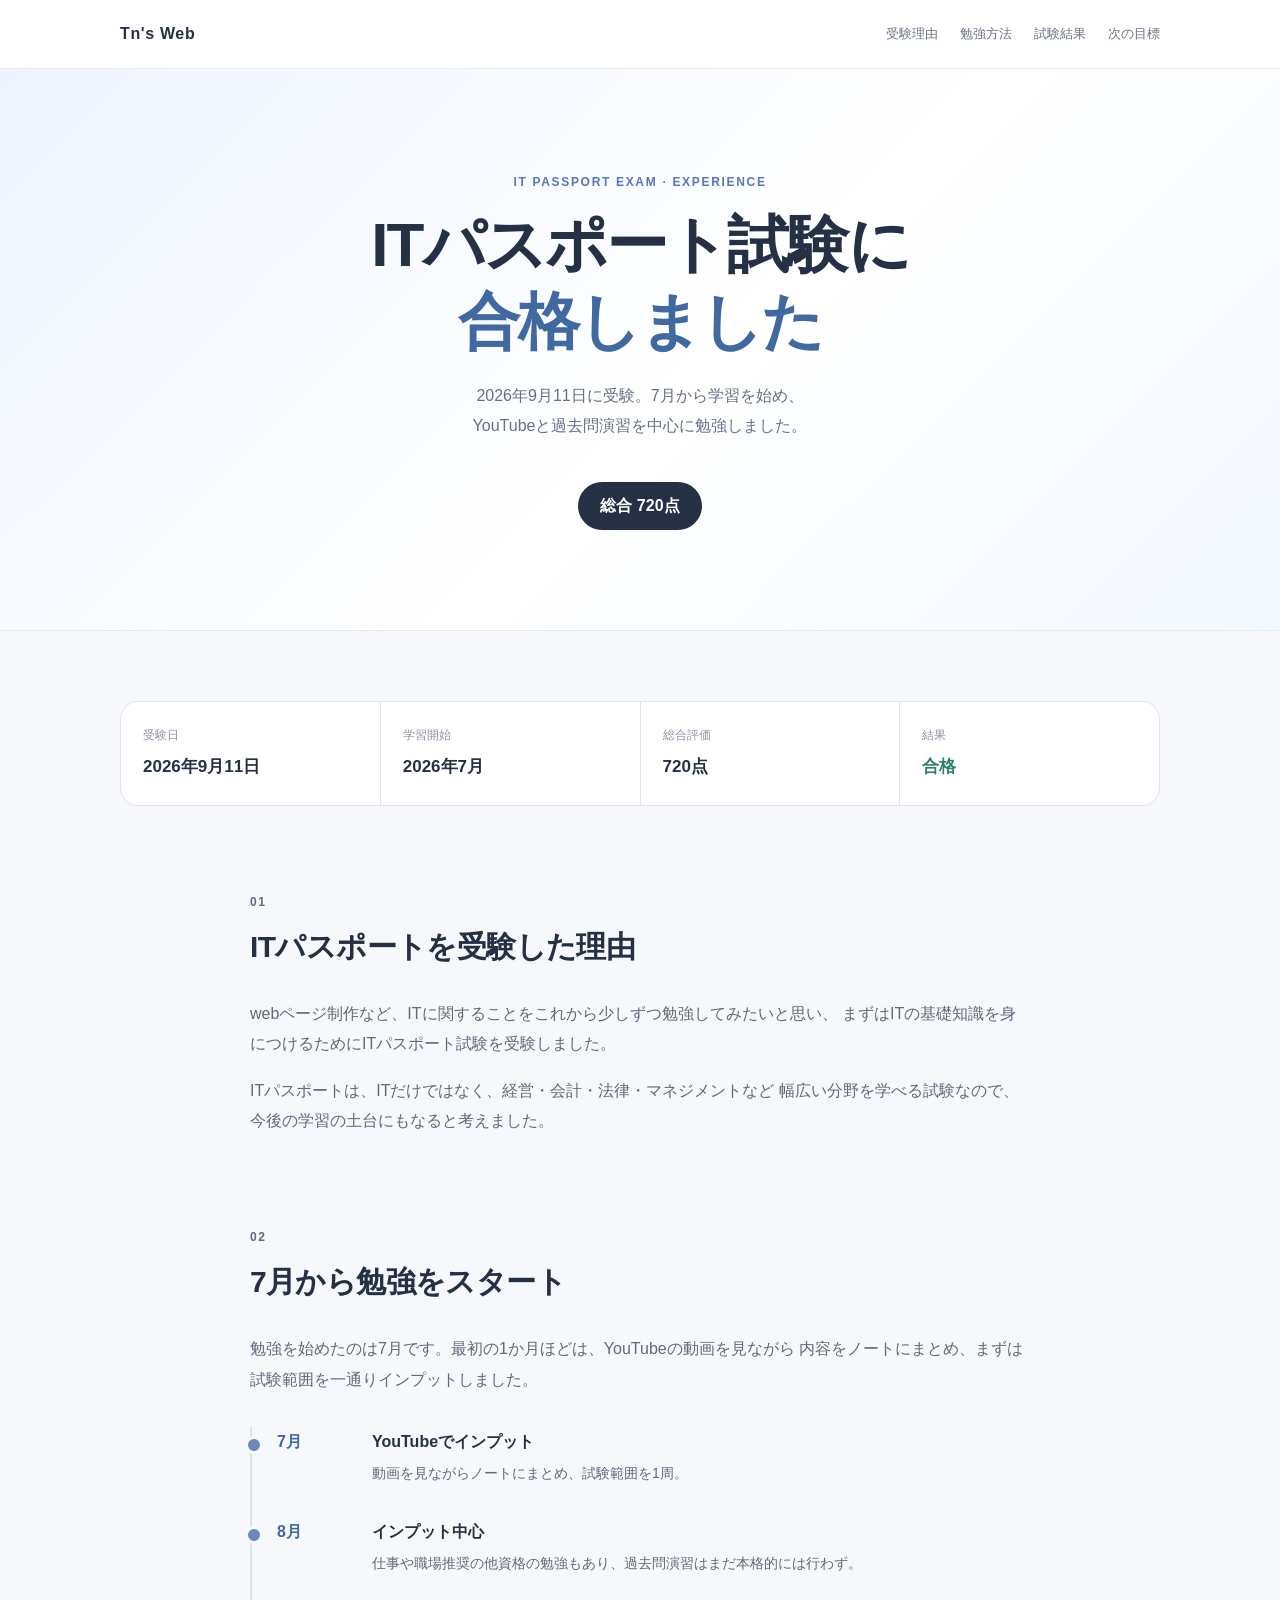
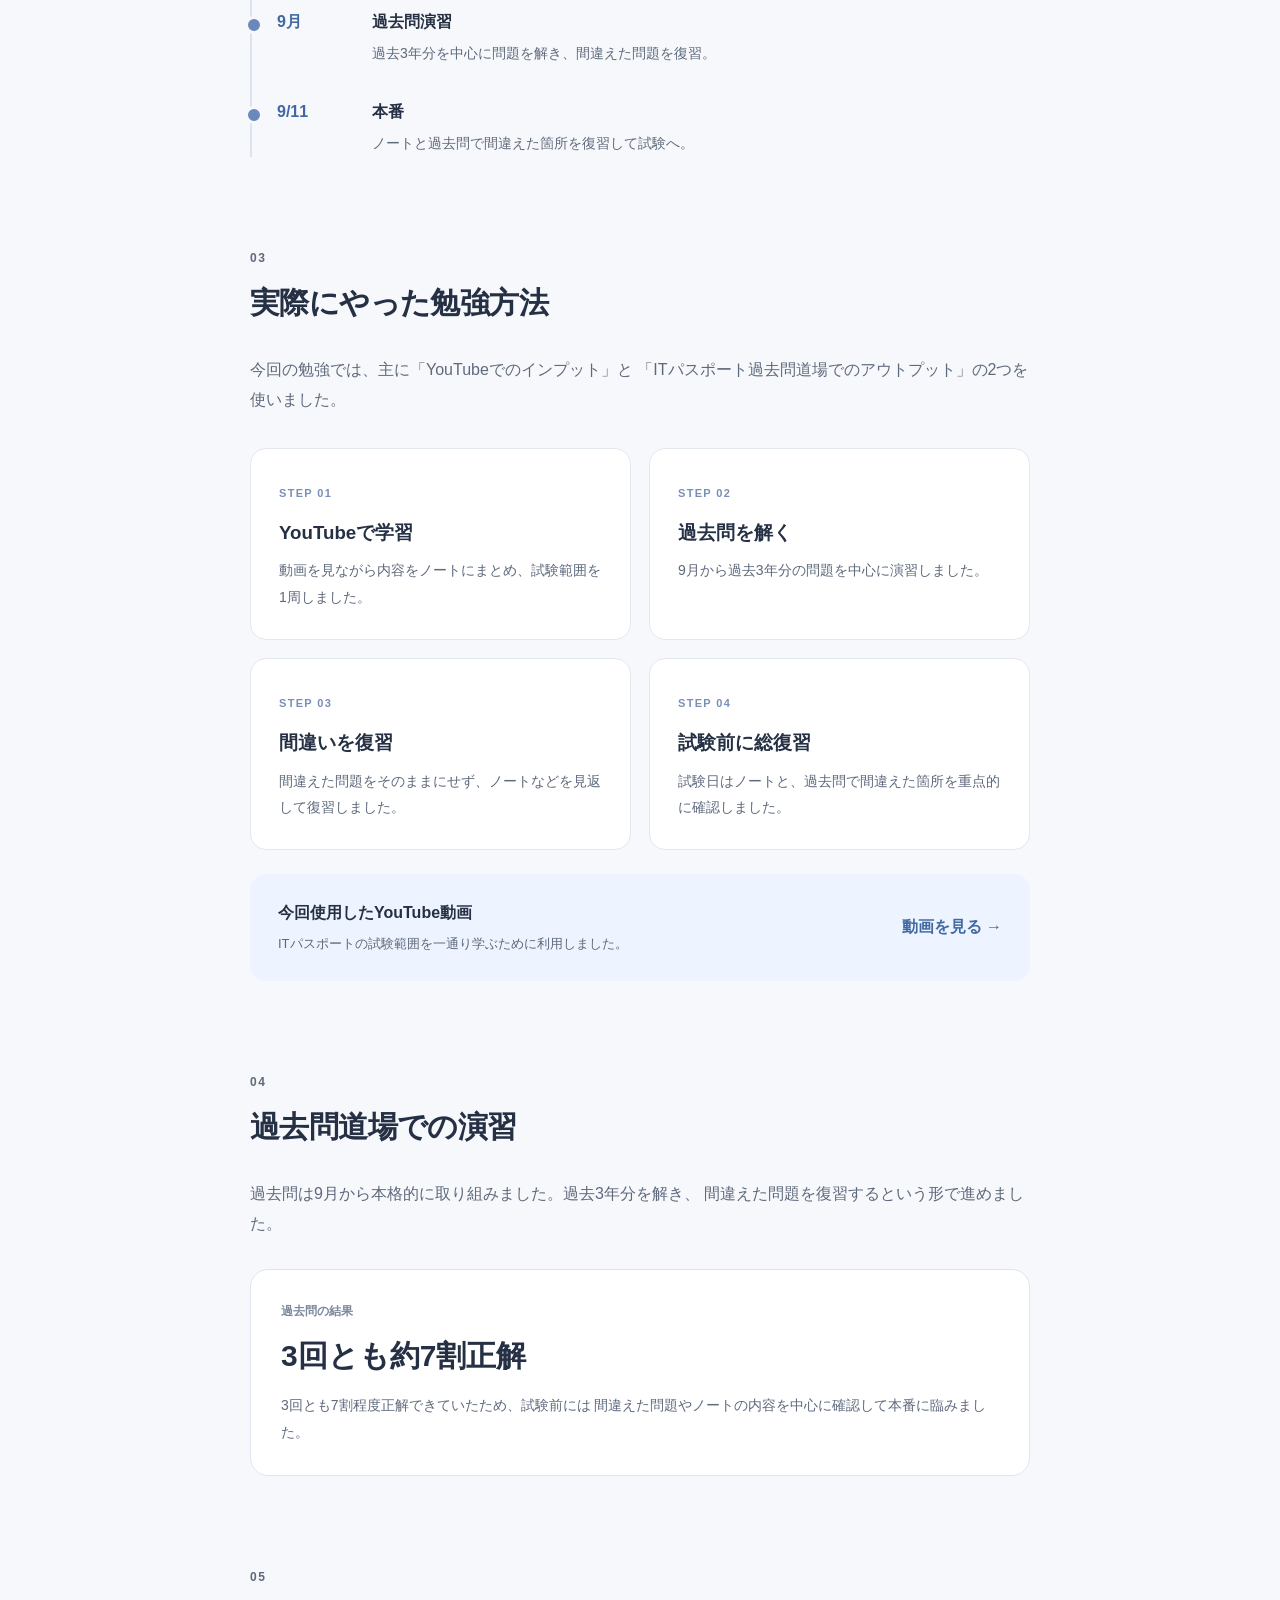
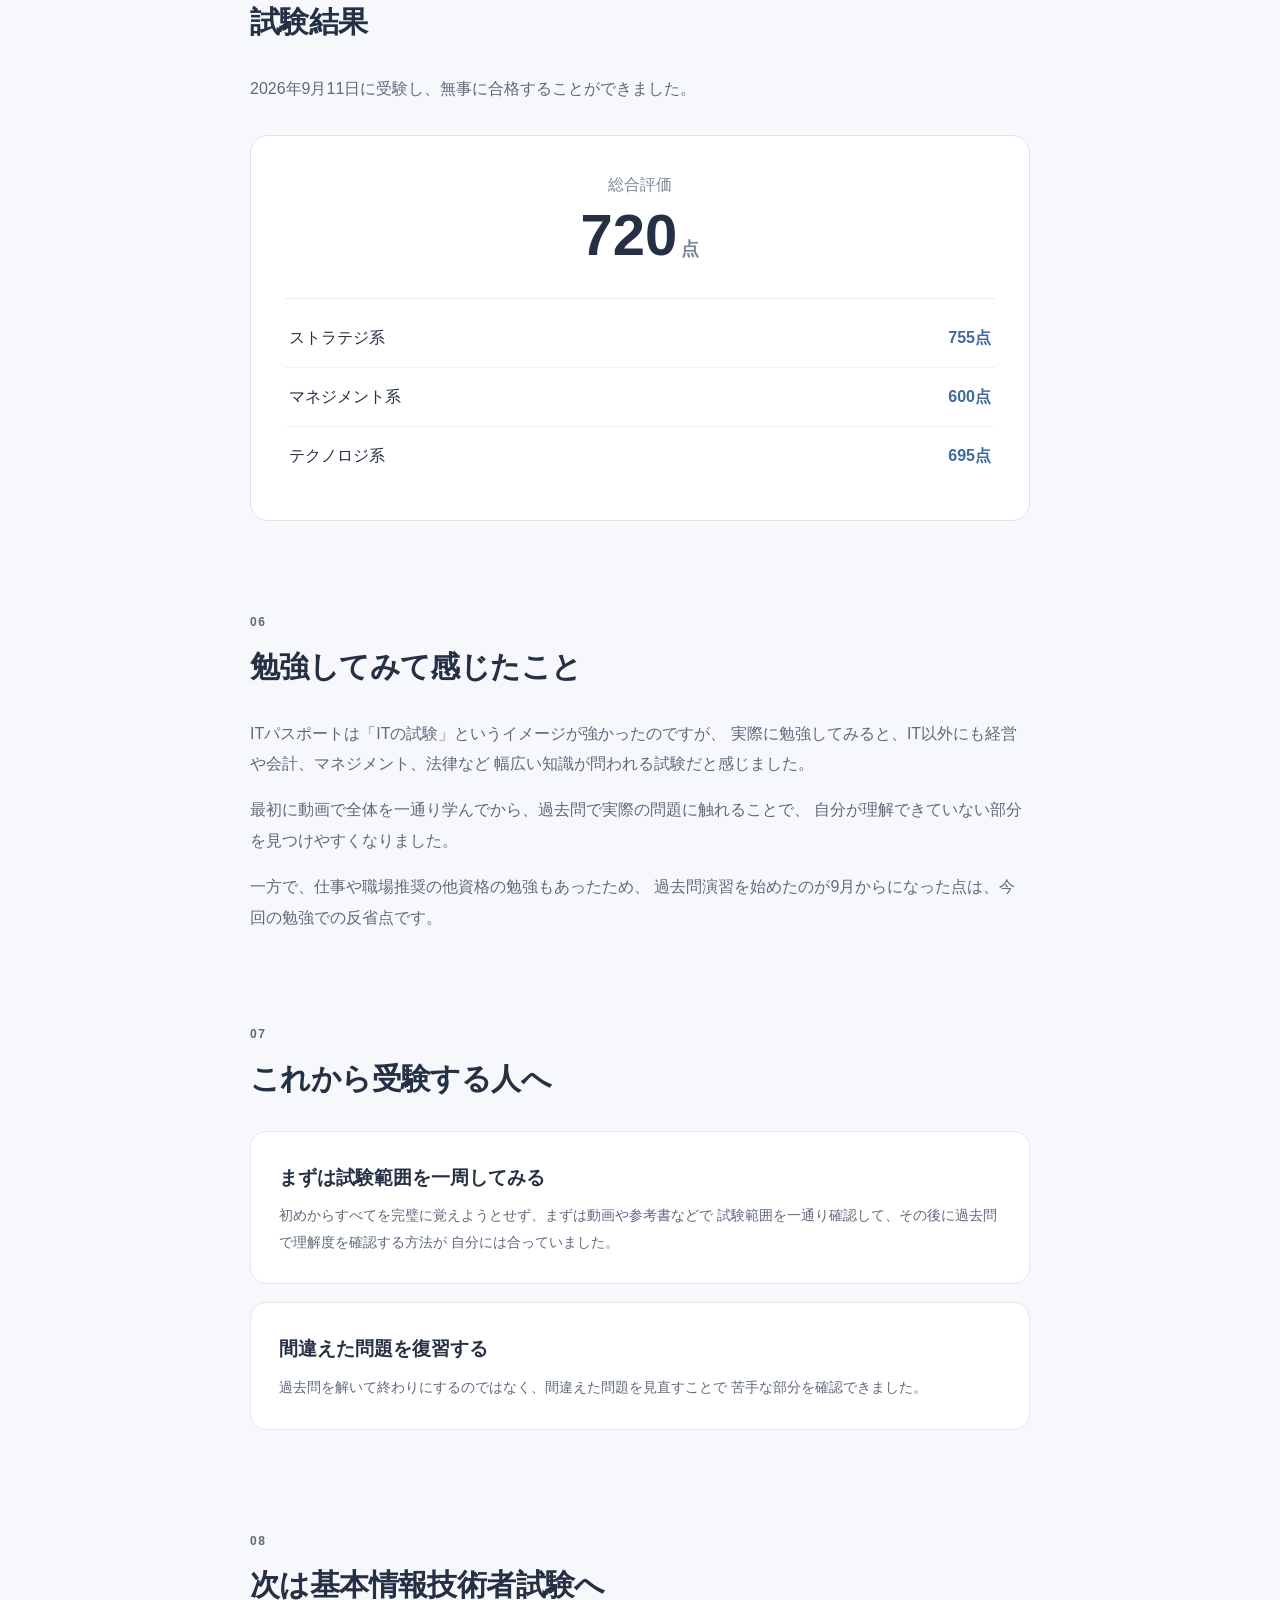
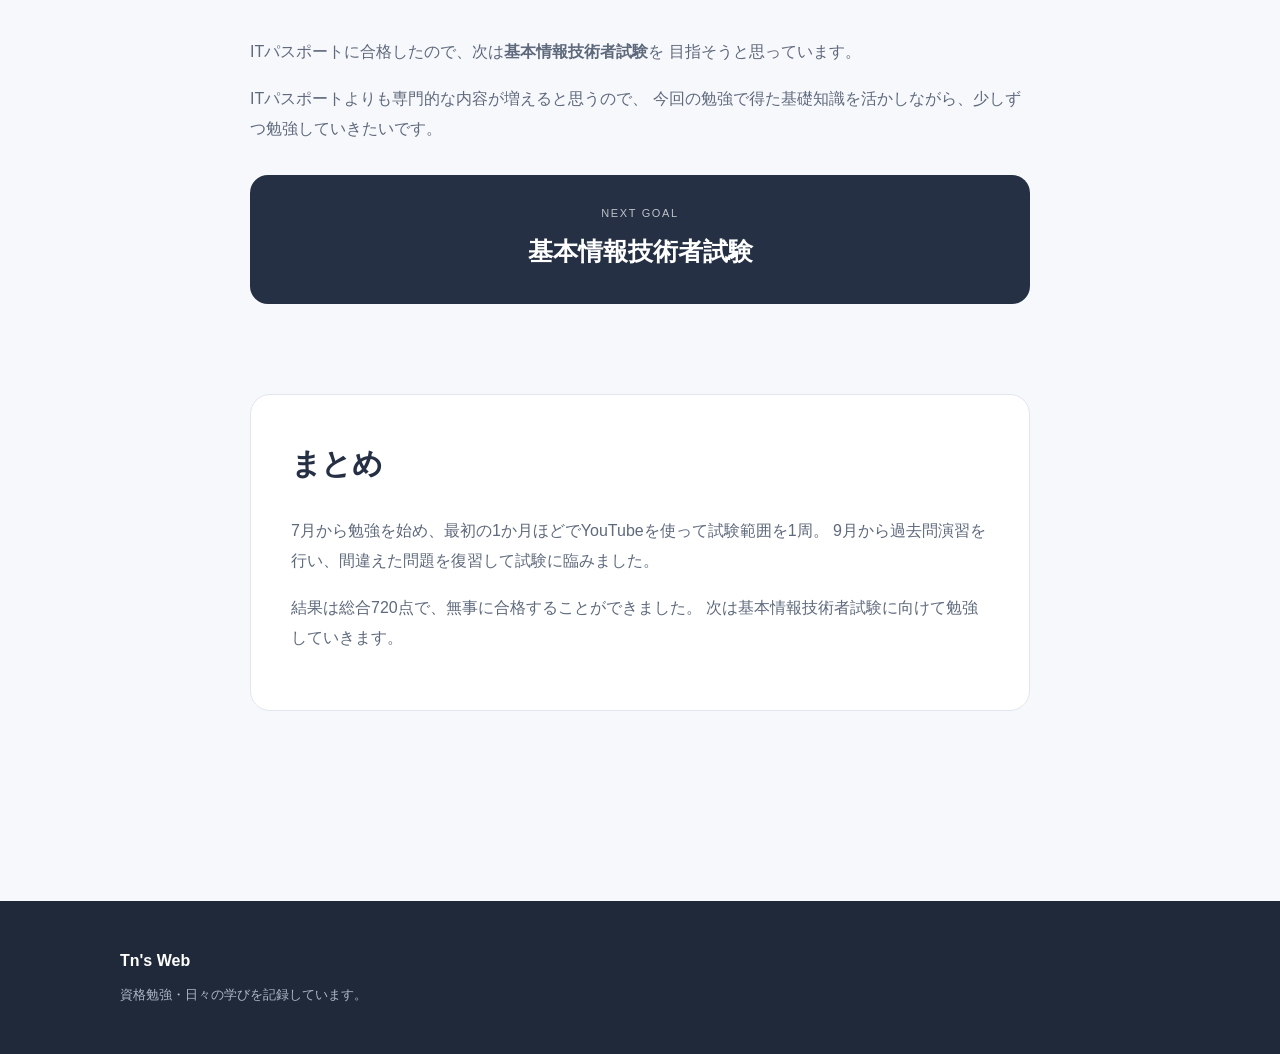
==== index.html @ 77854549 "Add files via upload" ====
<!DOCTYPE html>
<html lang="ja">
<head>
  <meta charset="UTF-8">
  <meta name="viewport" content="width=device-width, initial-scale=1.0">
  <meta name="description" content="ITパスポート試験に合格した勉強方法と体験記。YouTubeでのインプット、ITパスポート過去問道場での演習、勉強期間、得点を紹介します。">
  <title>ITパスポート合格体験記 | Tn's Web</title>
  <link rel="stylesheet" href="style.css">
</head>
<body>
  <header class="site-header">
    <div class="container header-inner">
      <a class="logo" href="#">Tn's Web</a>
      <nav>
        <a href="#reason">受験理由</a>
        <a href="#study">勉強方法</a>
        <a href="#result">試験結果</a>
        <a href="#next">次の目標</a>
      </nav>
    </div>
  </header>

  <main>
    <section class="hero">
      <div class="container hero-inner">
        <p class="eyebrow">IT PASSPORT EXAM · EXPERIENCE</p>
        <h1>ITパスポート試験に<br><span>合格しました</span></h1>
        <p class="hero-text">
          2026年9月11日に受験。7月から学習を始め、<br>
          YouTubeと過去問演習を中心に勉強しました。
        </p>
        <div class="hero-badge">総合 720点</div>
      </div>
    </section>

    <article class="container article">
      <div class="info-card">
        <div><span>受験日</span><strong>2026年9月11日</strong></div>
        <div><span>学習開始</span><strong>2026年7月</strong></div>
        <div><span>総合評価</span><strong>720点</strong></div>
        <div><span>結果</span><strong class="pass">合格</strong></div>
      </div>

      <section id="reason" class="section">
        <p class="section-number">01</p>
        <h2>ITパスポートを受験した理由</h2>
        <p>
          webページ制作など、ITに関することをこれから少しずつ勉強してみたいと思い、
          まずはITの基礎知識を身につけるためにITパスポート試験を受験しました。
        </p>
        <p>
          ITパスポートは、ITだけではなく、経営・会計・法律・マネジメントなど
          幅広い分野を学べる試験なので、今後の学習の土台にもなると考えました。
        </p>
      </section>

      <section class="section">
        <p class="section-number">02</p>
        <h2>7月から勉強をスタート</h2>
        <p>
          勉強を始めたのは7月です。最初の1か月ほどは、YouTubeの動画を見ながら
          内容をノートにまとめ、まずは試験範囲を一通りインプットしました。
        </p>
        <div class="timeline">
          <div class="timeline-item">
            <span class="month">7月</span>
            <div><strong>YouTubeでインプット</strong><p>動画を見ながらノートにまとめ、試験範囲を1周。</p></div>
          </div>
          <div class="timeline-item">
            <span class="month">8月</span>
            <div><strong>インプット中心</strong><p>仕事や職場推奨の他資格の勉強もあり、過去問演習はまだ本格的には行わず。</p></div>
          </div>
          <div class="timeline-item">
            <span class="month">9月</span>
            <div><strong>過去問演習</strong><p>過去3年分を中心に問題を解き、間違えた問題を復習。</p></div>
          </div>
          <div class="timeline-item">
            <span class="month">9/11</span>
            <div><strong>本番</strong><p>ノートと過去問で間違えた箇所を復習して試験へ。</p></div>
          </div>
        </div>
      </section>

      <section id="study" class="section">
        <p class="section-number">03</p>
        <h2>実際にやった勉強方法</h2>
        <p>
          今回の勉強では、主に「YouTubeでのインプット」と
          「ITパスポート過去問道場でのアウトプット」の2つを使いました。
        </p>

        <div class="step-grid">
          <div class="step-card">
            <span>STEP 01</span>
            <h3>YouTubeで学習</h3>
            <p>動画を見ながら内容をノートにまとめ、試験範囲を1周しました。</p>
          </div>
          <div class="step-card">
            <span>STEP 02</span>
            <h3>過去問を解く</h3>
            <p>9月から過去3年分の問題を中心に演習しました。</p>
          </div>
          <div class="step-card">
            <span>STEP 03</span>
            <h3>間違いを復習</h3>
            <p>間違えた問題をそのままにせず、ノートなどを見返して復習しました。</p>
          </div>
          <div class="step-card">
            <span>STEP 04</span>
            <h3>試験前に総復習</h3>
            <p>試験日はノートと、過去問で間違えた箇所を重点的に確認しました。</p>
          </div>
        </div>

        <div class="link-box">
          <div>
            <strong>今回使用したYouTube動画</strong>
            <p>ITパスポートの試験範囲を一通り学ぶために利用しました。</p>
          </div>
          <a href="https://www.youtube.com/watch?v=MhT0vP29PGk" target="_blank" rel="noopener noreferrer">動画を見る →</a>
        </div>
      </section>

      <section class="section">
        <p class="section-number">04</p>
        <h2>過去問道場での演習</h2>
        <p>
          過去問は9月から本格的に取り組みました。過去3年分を解き、
          間違えた問題を復習するという形で進めました。
        </p>
        <div class="point-box">
          <span class="point-label">過去問の結果</span>
          <strong>3回とも約7割正解</strong>
          <p>
            3回とも7割程度正解できていたため、試験前には
            間違えた問題やノートの内容を中心に確認して本番に臨みました。
          </p>
        </div>
      </section>

      <section id="result" class="section">
        <p class="section-number">05</p>
        <h2>試験結果</h2>
        <p>
          2026年9月11日に受験し、無事に合格することができました。
        </p>

        <div class="score-card">
          <div class="total-score">
            <span>総合評価</span>
            <strong>720<span>点</span></strong>
          </div>
          <div class="score-row"><span>ストラテジ系</span><strong>755点</strong></div>
          <div class="score-row"><span>マネジメント系</span><strong>600点</strong></div>
          <div class="score-row"><span>テクノロジ系</span><strong>695点</strong></div>
        </div>
      </section>

      <section class="section">
        <p class="section-number">06</p>
        <h2>勉強してみて感じたこと</h2>
        <p>
          ITパスポートは「ITの試験」というイメージが強かったのですが、
          実際に勉強してみると、IT以外にも経営や会計、マネジメント、法律など
          幅広い知識が問われる試験だと感じました。
        </p>
        <p>
          最初に動画で全体を一通り学んでから、過去問で実際の問題に触れることで、
          自分が理解できていない部分を見つけやすくなりました。
        </p>
        <p>
          一方で、仕事や職場推奨の他資格の勉強もあったため、
          過去問演習を始めたのが9月からになった点は、今回の勉強での反省点です。
        </p>
      </section>

      <section class="section">
        <p class="section-number">07</p>
        <h2>これから受験する人へ</h2>
        <div class="advice-box">
          <h3>まずは試験範囲を一周してみる</h3>
          <p>
            初めからすべてを完璧に覚えようとせず、まずは動画や参考書などで
            試験範囲を一通り確認して、その後に過去問で理解度を確認する方法が
            自分には合っていました。
          </p>
        </div>
        <div class="advice-box">
          <h3>間違えた問題を復習する</h3>
          <p>
            過去問を解いて終わりにするのではなく、間違えた問題を見直すことで
            苦手な部分を確認できました。
          </p>
        </div>
      </section>

      <section id="next" class="section final-section">
        <p class="section-number">08</p>
        <h2>次は基本情報技術者試験へ</h2>
        <p>
          ITパスポートに合格したので、次は<strong>基本情報技術者試験</strong>を
          目指そうと思っています。
        </p>
        <p>
          ITパスポートよりも専門的な内容が増えると思うので、
          今回の勉強で得た基礎知識を活かしながら、少しずつ勉強していきたいです。
        </p>
        <div class="next-goal">
          <span>NEXT GOAL</span>
          <strong>基本情報技術者試験</strong>
        </div>
      </section>

      <section class="section summary">
        <h2>まとめ</h2>
        <p>
          7月から勉強を始め、最初の1か月ほどでYouTubeを使って試験範囲を1周。
          9月から過去問演習を行い、間違えた問題を復習して試験に臨みました。
        </p>
        <p>
          結果は総合720点で、無事に合格することができました。
          次は基本情報技術者試験に向けて勉強していきます。
        </p>
      </section>
    </article>
  </main>

  <footer class="site-footer">
    <div class="container">
      <p>Tn's Web</p>
      <small>資格勉強・日々の学びを記録しています。</small>
    </div>
  </footer>
</body>
</html>
---- style.css ----
* {
  box-sizing: border-box;
}

html {
  scroll-behavior: smooth;
}

body {
  margin: 0;
  color: #253044;
  background: #f7f8fb;
  font-family: -apple-system, BlinkMacSystemFont, "Segoe UI", "Hiragino Kaku Gothic ProN",
    "Yu Gothic", Meiryo, sans-serif;
  line-height: 1.9;
}

a {
  color: inherit;
}

.container {
  width: min(1040px, calc(100% - 40px));
  margin: 0 auto;
}

.site-header {
  position: sticky;
  top: 0;
  z-index: 10;
  background: rgba(255, 255, 255, .94);
  backdrop-filter: blur(10px);
  border-bottom: 1px solid #e7eaf0;
}

.header-inner {
  height: 68px;
  display: flex;
  align-items: center;
  justify-content: space-between;
}

.logo {
  font-weight: 800;
  text-decoration: none;
  letter-spacing: .04em;
}

nav {
  display: flex;
  gap: 22px;
}

nav a {
  text-decoration: none;
  font-size: 13px;
  color: #697386;
}

nav a:hover {
  color: #253044;
}

.hero {
  padding: 90px 0 100px;
  background: linear-gradient(135deg, #eef4ff 0%, #ffffff 55%, #f2f8ff 100%);
  border-bottom: 1px solid #e5e9f0;
}

.hero-inner {
  text-align: center;
}

.eyebrow,
.section-number {
  color: #5677b8;
  font-size: 12px;
  font-weight: 800;
  letter-spacing: .14em;
}

.hero h1 {
  margin: 12px 0 20px;
  font-size: clamp(36px, 6vw, 62px);
  line-height: 1.25;
  letter-spacing: -.03em;
}

.hero h1 span {
  color: #4169a1;
}

.hero-text {
  color: #657087;
  font-size: 16px;
}

.hero-badge {
  display: inline-block;
  margin-top: 24px;
  padding: 9px 22px;
  border-radius: 999px;
  background: #253044;
  color: #fff;
  font-weight: 800;
}

.article {
  padding: 70px 0 100px;
}

.info-card {
  display: grid;
  grid-template-columns: repeat(4, 1fr);
  gap: 1px;
  margin-bottom: 85px;
  background: #dfe4ec;
  border: 1px solid #dfe4ec;
  border-radius: 18px;
  overflow: hidden;
}

.info-card > div {
  padding: 22px;
  background: #fff;
}

.info-card span,
.info-card strong {
  display: block;
}

.info-card span {
  font-size: 12px;
  color: #8a93a5;
  margin-bottom: 4px;
}

.info-card strong {
  font-size: 17px;
}

.info-card .pass {
  color: #2d8060;
}

.section {
  max-width: 780px;
  margin: 0 auto 90px;
}

.section-number {
  margin: 0 0 4px;
}

.section h2 {
  margin: 0 0 24px;
  font-size: 30px;
  letter-spacing: -.02em;
}

.section p {
  color: #5e697c;
}

.timeline {
  margin-top: 32px;
  border-left: 2px solid #dbe3ef;
  padding-left: 25px;
}

.timeline-item {
  position: relative;
  display: grid;
  grid-template-columns: 75px 1fr;
  gap: 20px;
  margin-bottom: 30px;
}

.timeline-item::before {
  content: "";
  position: absolute;
  left: -32px;
  top: 9px;
  width: 12px;
  height: 12px;
  border-radius: 50%;
  background: #6b88bc;
  border: 3px solid #f7f8fb;
}

.month {
  font-weight: 800;
  color: #4169a1;
}

.timeline-item strong {
  display: block;
  margin-bottom: 3px;
}

.timeline-item p {
  margin: 0;
  font-size: 14px;
}

.step-grid {
  display: grid;
  grid-template-columns: 1fr 1fr;
  gap: 18px;
  margin-top: 32px;
}

.step-card,
.advice-box {
  padding: 28px;
  background: #fff;
  border: 1px solid #e3e7ee;
  border-radius: 16px;
}

.step-card span {
  color: #7890b7;
  font-size: 11px;
  font-weight: 800;
  letter-spacing: .12em;
}

.step-card h3 {
  margin: 8px 0 7px;
}

.step-card p {
  margin: 0;
  font-size: 14px;
}

.link-box {
  display: flex;
  align-items: center;
  justify-content: space-between;
  gap: 25px;
  margin-top: 24px;
  padding: 24px 28px;
  border-radius: 16px;
  background: #eef4ff;
}

.link-box p {
  margin: 4px 0 0;
  font-size: 13px;
}

.link-box a {
  flex-shrink: 0;
  text-decoration: none;
  font-weight: 800;
  color: #4169a1;
}

.point-box {
  margin-top: 30px;
  padding: 30px;
  border-radius: 18px;
  background: #fff;
  border: 1px solid #dfe5ef;
}

.point-label {
  display: block;
  font-size: 12px;
  color: #7b879b;
  font-weight: 700;
}

.point-box strong {
  display: block;
  margin: 4px 0 8px;
  font-size: 30px;
}

.point-box p {
  margin: 0;
  font-size: 14px;
}

.score-card {
  margin-top: 30px;
  padding: 34px;
  background: #fff;
  border: 1px solid #dfe4ec;
  border-radius: 18px;
}

.total-score {
  text-align: center;
  padding-bottom: 28px;
  margin-bottom: 10px;
  border-bottom: 1px solid #e8ebf0;
}

.total-score span {
  color: #7c8799;
}

.total-score strong {
  display: block;
  font-size: 58px;
  line-height: 1.2;
}

.total-score strong span {
  font-size: 18px;
  margin-left: 4px;
}

.score-row {
  display: flex;
  justify-content: space-between;
  padding: 14px 4px;
  border-bottom: 1px solid #edf0f4;
}

.score-row:last-child {
  border-bottom: 0;
}

.score-row strong {
  color: #4169a1;
}

.advice-box {
  margin-top: 18px;
}

.advice-box h3 {
  margin: 0 0 7px;
}

.advice-box p {
  margin: 0;
  font-size: 14px;
}

.final-section {
  padding-top: 10px;
}

.next-goal {
  margin-top: 30px;
  padding: 28px;
  text-align: center;
  border-radius: 18px;
  background: #253044;
  color: #fff;
}

.next-goal span {
  display: block;
  font-size: 11px;
  letter-spacing: .15em;
  opacity: .7;
}

.next-goal strong {
  display: block;
  margin-top: 5px;
  font-size: 25px;
}

.summary {
  padding: 40px;
  border-radius: 20px;
  background: #fff;
  border: 1px solid #e1e6ee;
}

.summary h2 {
  margin-top: 0;
}

.site-footer {
  padding: 45px 0;
  background: #202939;
  color: #fff;
}

.site-footer p {
  margin: 0 0 3px;
  font-weight: 800;
}

.site-footer small {
  color: #aeb7c7;
}

@media (max-width: 700px) {
  .container {
    width: min(100% - 28px, 1040px);
  }

  .header-inner {
    height: 60px;
  }

  nav {
    display: none;
  }

  .hero {
    padding: 65px 0 70px;
  }

  .hero h1 {
    font-size: 38px;
  }

  .hero-text br {
    display: none;
  }

  .info-card {
    grid-template-columns: 1fr 1fr;
    margin-bottom: 60px;
  }

  .section {
    margin-bottom: 65px;
  }

  .section h2 {
    font-size: 25px;
  }

  .step-grid {
    grid-template-columns: 1fr;
  }

  .link-box {
    display: block;
  }

  .link-box a {
    display: inline-block;
    margin-top: 12px;
  }

  .timeline-item {
    grid-template-columns: 60px 1fr;
    gap: 10px;
  }

  .score-card,
  .summary {
    padding: 25px;
  }
}
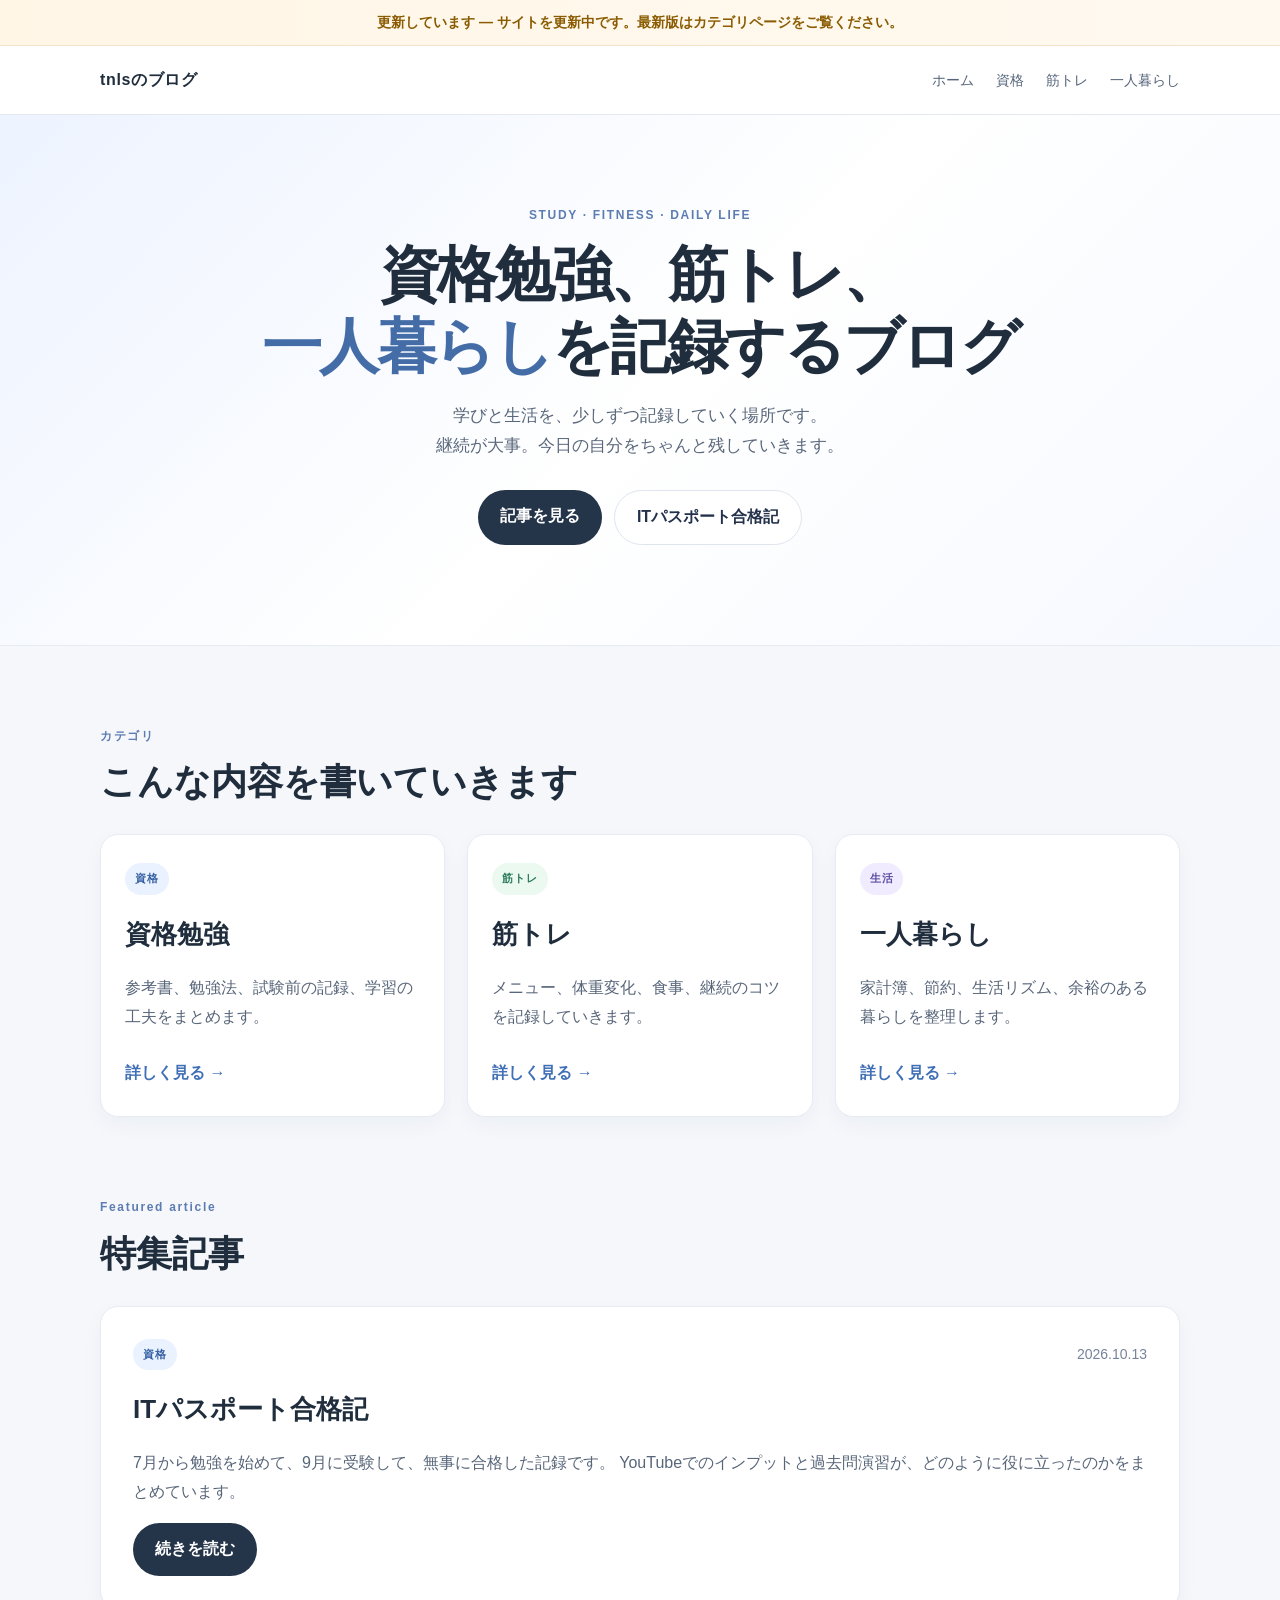
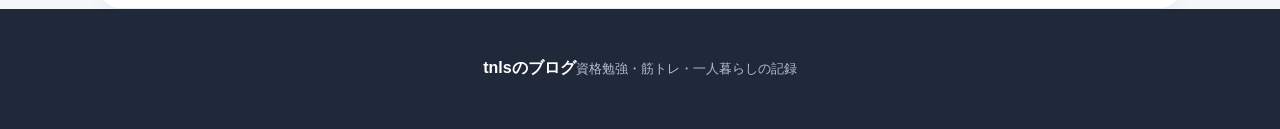
==== commit 2951dbcb: "Add an "update" banner displayed at top of pages to indicate site is being updated" ====
--- a/index.html
+++ b/index.html
@@ -1,235 +1,96 @@
 <!DOCTYPE html>
 <html lang="ja">
-<head>
-  <meta charset="UTF-8">
-  <meta name="viewport" content="width=device-width, initial-scale=1.0">
-  <meta name="description" content="ITパスポート試験に合格した勉強方法と体験記。YouTubeでのインプット、ITパスポート過去問道場での演習、勉強期間、得点を紹介します。">
-  <title>ITパスポート合格体験記 | Tn's Web</title>
-  <link rel="stylesheet" href="style.css">
-</head>
-<body>
-  <header class="site-header">
-    <div class="container header-inner">
-      <a class="logo" href="#">Tn's Web</a>
-      <nav>
-        <a href="#reason">受験理由</a>
-        <a href="#study">勉強方法</a>
-        <a href="#result">試験結果</a>
-        <a href="#next">次の目標</a>
-      </nav>
-    </div>
-  </header>
+  <head>
+    <meta charset="UTF-8" />
+    <meta name="viewport" content="width=device-width, initial-scale=1.0" />
+    <meta
+      name="description"
+      content="資格勉強、筋トレ、一人暮らしをテーマにしたブログ。ITパスポート合格記などを更新中。"
+    />
+    <title>tnlsのブログ</title>
+    <link rel="stylesheet" href="style.css" />
+  </head>
+  <body>
+    <div class="update-banner">更新しています — サイトを更新中です。最新版はカテゴリページをご覧ください。</div>
+    <header class="site-header">
+      <div class="container header-inner">
+        <a class="logo" href="index.html">tnlsのブログ</a>
+        <nav>
+          <a href="index.html">ホーム</a>
+          <a href="qualification.html">資格</a>
+          <a href="fitness.html">筋トレ</a>
+          <a href="lifestyle.html">一人暮らし</a>
+        </nav>
+      </div>
+    </header>
 
-  <main>
-    <section class="hero">
-      <div class="container hero-inner">
-        <p class="eyebrow">IT PASSPORT EXAM · EXPERIENCE</p>
-        <h1>ITパスポート試験に<br><span>合格しました</span></h1>
-        <p class="hero-text">
-          2026年9月11日に受験。7月から学習を始め、<br>
-          YouTubeと過去問演習を中心に勉強しました。
-        </p>
-        <div class="hero-badge">総合 720点</div>
-      </div>
-    </section>
-
-    <article class="container article">
-      <div class="info-card">
-        <div><span>受験日</span><strong>2026年9月11日</strong></div>
-        <div><span>学習開始</span><strong>2026年7月</strong></div>
-        <div><span>総合評価</span><strong>720点</strong></div>
-        <div><span>結果</span><strong class="pass">合格</strong></div>
-      </div>
-
-      <section id="reason" class="section">
-        <p class="section-number">01</p>
-        <h2>ITパスポートを受験した理由</h2>
-        <p>
-          webページ制作など、ITに関することをこれから少しずつ勉強してみたいと思い、
-          まずはITの基礎知識を身につけるためにITパスポート試験を受験しました。
-        </p>
-        <p>
-          ITパスポートは、ITだけではなく、経営・会計・法律・マネジメントなど
-          幅広い分野を学べる試験なので、今後の学習の土台にもなると考えました。
-        </p>
-      </section>
-
-      <section class="section">
-        <p class="section-number">02</p>
-        <h2>7月から勉強をスタート</h2>
-        <p>
-          勉強を始めたのは7月です。最初の1か月ほどは、YouTubeの動画を見ながら
-          内容をノートにまとめ、まずは試験範囲を一通りインプットしました。
-        </p>
-        <div class="timeline">
-          <div class="timeline-item">
-            <span class="month">7月</span>
-            <div><strong>YouTubeでインプット</strong><p>動画を見ながらノートにまとめ、試験範囲を1周。</p></div>
-          </div>
-          <div class="timeline-item">
-            <span class="month">8月</span>
-            <div><strong>インプット中心</strong><p>仕事や職場推奨の他資格の勉強もあり、過去問演習はまだ本格的には行わず。</p></div>
-          </div>
-          <div class="timeline-item">
-            <span class="month">9月</span>
-            <div><strong>過去問演習</strong><p>過去3年分を中心に問題を解き、間違えた問題を復習。</p></div>
-          </div>
-          <div class="timeline-item">
-            <span class="month">9/11</span>
-            <div><strong>本番</strong><p>ノートと過去問で間違えた箇所を復習して試験へ。</p></div>
+    <main>
+      <section class="hero">
+        <div class="container hero-inner">
+          <p class="eyebrow">STUDY · FITNESS · DAILY LIFE</p>
+          <h1>資格勉強、筋トレ、<br /><span>一人暮らし</span>を記録するブログ</h1>
+          <p class="hero-text">
+            学びと生活を、少しずつ記録していく場所です。<br />
+            継続が大事。今日の自分をちゃんと残していきます。
+          </p>
+          <div class="hero-actions">
+            <a class="button primary" href="qualification.html">記事を見る</a>
+            <a class="button secondary" href="it-passport.html">ITパスポート合格記</a>
           </div>
         </div>
       </section>
 
-      <section id="study" class="section">
-        <p class="section-number">03</p>
-        <h2>実際にやった勉強方法</h2>
-        <p>
-          今回の勉強では、主に「YouTubeでのインプット」と
-          「ITパスポート過去問道場でのアウトプット」の2つを使いました。
-        </p>
+      <section class="container section">
+        <p class="section-tag">カテゴリ</p>
+        <h2>こんな内容を書いていきます</h2>
+        <div class="card-grid">
+          <article class="category-card">
+            <span class="chip blue">資格</span>
+            <h3>資格勉強</h3>
+            <p>参考書、勉強法、試験前の記録、学習の工夫をまとめます。</p>
+            <a href="qualification.html">詳しく見る →</a>
+          </article>
 
-        <div class="step-grid">
-          <div class="step-card">
-            <span>STEP 01</span>
-            <h3>YouTubeで学習</h3>
-            <p>動画を見ながら内容をノートにまとめ、試験範囲を1周しました。</p>
-          </div>
-          <div class="step-card">
-            <span>STEP 02</span>
-            <h3>過去問を解く</h3>
-            <p>9月から過去3年分の問題を中心に演習しました。</p>
-          </div>
-          <div class="step-card">
-            <span>STEP 03</span>
-            <h3>間違いを復習</h3>
-            <p>間違えた問題をそのままにせず、ノートなどを見返して復習しました。</p>
-          </div>
-          <div class="step-card">
-            <span>STEP 04</span>
-            <h3>試験前に総復習</h3>
-            <p>試験日はノートと、過去問で間違えた箇所を重点的に確認しました。</p>
-          </div>
-        </div>
+          <article class="category-card">
+            <span class="chip green">筋トレ</span>
+            <h3>筋トレ</h3>
+            <p>メニュー、体重変化、食事、継続のコツを記録していきます。</p>
+            <a href="fitness.html">詳しく見る →</a>
+          </article>
 
-        <div class="link-box">
-          <div>
-            <strong>今回使用したYouTube動画</strong>
-            <p>ITパスポートの試験範囲を一通り学ぶために利用しました。</p>
-          </div>
-          <a href="https://www.youtube.com/watch?v=MhT0vP29PGk" target="_blank" rel="noopener noreferrer">動画を見る →</a>
+          <article class="category-card">
+            <span class="chip purple">生活</span>
+            <h3>一人暮らし</h3>
+            <p>家計簿、節約、生活リズム、余裕のある暮らしを整理します。</p>
+            <a href="lifestyle.html">詳しく見る →</a>
+          </article>
         </div>
       </section>
 
-      <section class="section">
-        <p class="section-number">04</p>
-        <h2>過去問道場での演習</h2>
-        <p>
-          過去問は9月から本格的に取り組みました。過去3年分を解き、
-          間違えた問題を復習するという形で進めました。
-        </p>
-        <div class="point-box">
-          <span class="point-label">過去問の結果</span>
-          <strong>3回とも約7割正解</strong>
+      <section class="container section">
+        <p class="section-tag">Featured article</p>
+        <h2>特集記事</h2>
+
+        <article class="feature-box">
+          <div class="feature-meta">
+            <span class="chip blue">資格</span>
+            <time datetime="2026-10-13">2026.10.13</time>
+          </div>
+          <h3>ITパスポート合格記</h3>
           <p>
-            3回とも7割程度正解できていたため、試験前には
-            間違えた問題やノートの内容を中心に確認して本番に臨みました。
+            7月から勉強を始めて、9月に受験して、無事に合格した記録です。
+            YouTubeでのインプットと過去問演習が、どのように役に立ったのかをまとめています。
           </p>
-        </div>
+          <a class="button primary" href="it-passport.html">続きを読む</a>
+        </article>
       </section>
+    </main>
 
-      <section id="result" class="section">
-        <p class="section-number">05</p>
-        <h2>試験結果</h2>
-        <p>
-          2026年9月11日に受験し、無事に合格することができました。
-        </p>
-
-        <div class="score-card">
-          <div class="total-score">
-            <span>総合評価</span>
-            <strong>720<span>点</span></strong>
-          </div>
-          <div class="score-row"><span>ストラテジ系</span><strong>755点</strong></div>
-          <div class="score-row"><span>マネジメント系</span><strong>600点</strong></div>
-          <div class="score-row"><span>テクノロジ系</span><strong>695点</strong></div>
-        </div>
-      </section>
-
-      <section class="section">
-        <p class="section-number">06</p>
-        <h2>勉強してみて感じたこと</h2>
-        <p>
-          ITパスポートは「ITの試験」というイメージが強かったのですが、
-          実際に勉強してみると、IT以外にも経営や会計、マネジメント、法律など
-          幅広い知識が問われる試験だと感じました。
-        </p>
-        <p>
-          最初に動画で全体を一通り学んでから、過去問で実際の問題に触れることで、
-          自分が理解できていない部分を見つけやすくなりました。
-        </p>
-        <p>
-          一方で、仕事や職場推奨の他資格の勉強もあったため、
-          過去問演習を始めたのが9月からになった点は、今回の勉強での反省点です。
-        </p>
-      </section>
-
-      <section class="section">
-        <p class="section-number">07</p>
-        <h2>これから受験する人へ</h2>
-        <div class="advice-box">
-          <h3>まずは試験範囲を一周してみる</h3>
-          <p>
-            初めからすべてを完璧に覚えようとせず、まずは動画や参考書などで
-            試験範囲を一通り確認して、その後に過去問で理解度を確認する方法が
-            自分には合っていました。
-          </p>
-        </div>
-        <div class="advice-box">
-          <h3>間違えた問題を復習する</h3>
-          <p>
-            過去問を解いて終わりにするのではなく、間違えた問題を見直すことで
-            苦手な部分を確認できました。
-          </p>
-        </div>
-      </section>
-
-      <section id="next" class="section final-section">
-        <p class="section-number">08</p>
-        <h2>次は基本情報技術者試験へ</h2>
-        <p>
-          ITパスポートに合格したので、次は<strong>基本情報技術者試験</strong>を
-          目指そうと思っています。
-        </p>
-        <p>
-          ITパスポートよりも専門的な内容が増えると思うので、
-          今回の勉強で得た基礎知識を活かしながら、少しずつ勉強していきたいです。
-        </p>
-        <div class="next-goal">
-          <span>NEXT GOAL</span>
-          <strong>基本情報技術者試験</strong>
-        </div>
-      </section>
-
-      <section class="section summary">
-        <h2>まとめ</h2>
-        <p>
-          7月から勉強を始め、最初の1か月ほどでYouTubeを使って試験範囲を1周。
-          9月から過去問演習を行い、間違えた問題を復習して試験に臨みました。
-        </p>
-        <p>
-          結果は総合720点で、無事に合格することができました。
-          次は基本情報技術者試験に向けて勉強していきます。
-        </p>
-      </section>
-    </article>
-  </main>
-
-  <footer class="site-footer">
-    <div class="container">
-      <p>Tn's Web</p>
-      <small>資格勉強・日々の学びを記録しています。</small>
-    </div>
-  </footer>
-</body>
+    <footer class="site-footer">
+      <div class="container footer-inner">
+        <p>tnlsのブログ</p>
+        <small>資格勉強・筋トレ・一人暮らしの記録</small>
+      </div>
+    </footer>
+  </body>
 </html>
--- a/style.css
+++ b/style.css
@@ -8,42 +8,56 @@
 
 body {
   margin: 0;
-  color: #253044;
-  background: #f7f8fb;
+  color: #1f2d3d;
+  background: #f5f7fb;
   font-family: -apple-system, BlinkMacSystemFont, "Segoe UI", "Hiragino Kaku Gothic ProN",
     "Yu Gothic", Meiryo, sans-serif;
-  line-height: 1.9;
+  line-height: 1.8;
 }
 
 a {
   color: inherit;
 }
 
+img {
+  max-width: 100%;
+}
+
 .container {
-  width: min(1040px, calc(100% - 40px));
+  width: min(1080px, calc(100% - 40px));
   margin: 0 auto;
+}
+
+.update-banner {
+  background: linear-gradient(90deg, #fff6e6 0%, #fff9f0 100%);
+  color: #8a5b00;
+  text-align: center;
+  padding: 10px 12px;
+  font-weight: 800;
+  font-size: 14px;
+  border-bottom: 1px solid #f0e3c8;
 }
 
 .site-header {
   position: sticky;
   top: 0;
   z-index: 10;
-  background: rgba(255, 255, 255, .94);
+  background: rgba(255, 255, 255, 0.96);
+  border-bottom: 1px solid #e4e8ef;
   backdrop-filter: blur(10px);
-  border-bottom: 1px solid #e7eaf0;
 }
 
 .header-inner {
-  height: 68px;
   display: flex;
   align-items: center;
   justify-content: space-between;
+  min-height: 68px;
 }
 
 .logo {
-  font-weight: 800;
   text-decoration: none;
-  letter-spacing: .04em;
+  font-weight: 800;
+  letter-spacing: 0.04em;
 }
 
 nav {
@@ -53,18 +67,14 @@
 
 nav a {
   text-decoration: none;
-  font-size: 13px;
-  color: #697386;
-}
-
-nav a:hover {
-  color: #253044;
+  font-size: 14px;
+  color: #56657b;
 }
 
 .hero {
   padding: 90px 0 100px;
-  background: linear-gradient(135deg, #eef4ff 0%, #ffffff 55%, #f2f8ff 100%);
-  border-bottom: 1px solid #e5e9f0;
+  background: linear-gradient(135deg, #edf3ff 0%, #ffffff 52%, #f5f8ff 100%);
+  border-bottom: 1px solid #e6ebf2;
 }
 
 .hero-inner {
@@ -72,386 +82,260 @@
 }
 
 .eyebrow,
-.section-number {
-  color: #5677b8;
+.section-tag {
+  margin: 0 0 12px;
   font-size: 12px;
   font-weight: 800;
-  letter-spacing: .14em;
+  letter-spacing: 0.14em;
+  color: #5d7cb2;
 }
 
 .hero h1 {
-  margin: 12px 0 20px;
-  font-size: clamp(36px, 6vw, 62px);
-  line-height: 1.25;
-  letter-spacing: -.03em;
+  margin: 0 0 18px;
+  font-size: clamp(34px, 5vw, 60px);
+  line-height: 1.2;
+  letter-spacing: -0.04em;
 }
 
 .hero h1 span {
-  color: #4169a1;
+  color: #446da8;
 }
 
 .hero-text {
-  color: #657087;
-  font-size: 16px;
-}
-
-.hero-badge {
+  margin: 0 auto;
+  max-width: 720px;
+  color: #5a687b;
+  font-size: 17px;
+}
+
+.hero-actions,
+.article-actions {
+  display: flex;
+  justify-content: center;
+  flex-wrap: wrap;
+  gap: 12px;
+  margin-top: 28px;
+}
+
+.button {
   display: inline-block;
-  margin-top: 24px;
-  padding: 9px 22px;
+  padding: 12px 22px;
   border-radius: 999px;
-  background: #253044;
-  color: #fff;
-  font-weight: 800;
-}
-
-.article {
-  padding: 70px 0 100px;
-}
-
-.info-card {
+  font-weight: 700;
+  text-decoration: none;
+  transition: 0.2s ease;
+}
+
+.button.primary {
+  background: #243449;
+  color: white;
+}
+
+.button.secondary {
+  background: white;
+  border: 1px solid #dfe5ef;
+  color: #23314a;
+}
+
+.section {
+  padding: 80px 0 0;
+}
+
+.section h2 {
+  margin: 0 0 28px;
+  font-size: clamp(28px, 4vw, 36px);
+  line-height: 1.3;
+}
+
+.card-grid {
   display: grid;
-  grid-template-columns: repeat(4, 1fr);
-  gap: 1px;
-  margin-bottom: 85px;
-  background: #dfe4ec;
-  border: 1px solid #dfe4ec;
+  grid-template-columns: repeat(3, minmax(0, 1fr));
+  gap: 22px;
+}
+
+.category-card,
+.list-card,
+.feature-box,
+.article-card {
+  background: #fff;
+  border: 1px solid #e6ebf2;
   border-radius: 18px;
-  overflow: hidden;
-}
-
-.info-card > div {
-  padding: 22px;
-  background: #fff;
-}
-
-.info-card span,
-.info-card strong {
-  display: block;
-}
-
-.info-card span {
-  font-size: 12px;
-  color: #8a93a5;
-  margin-bottom: 4px;
-}
-
-.info-card strong {
-  font-size: 17px;
-}
-
-.info-card .pass {
-  color: #2d8060;
-}
-
-.section {
-  max-width: 780px;
-  margin: 0 auto 90px;
-}
-
-.section-number {
-  margin: 0 0 4px;
-}
-
-.section h2 {
-  margin: 0 0 24px;
-  font-size: 30px;
-  letter-spacing: -.02em;
-}
-
-.section p {
-  color: #5e697c;
-}
-
-.timeline {
-  margin-top: 32px;
-  border-left: 2px solid #dbe3ef;
-  padding-left: 25px;
-}
-
-.timeline-item {
-  position: relative;
-  display: grid;
-  grid-template-columns: 75px 1fr;
-  gap: 20px;
-  margin-bottom: 30px;
-}
-
-.timeline-item::before {
-  content: "";
-  position: absolute;
-  left: -32px;
-  top: 9px;
-  width: 12px;
-  height: 12px;
-  border-radius: 50%;
-  background: #6b88bc;
-  border: 3px solid #f7f8fb;
-}
-
-.month {
-  font-weight: 800;
-  color: #4169a1;
-}
-
-.timeline-item strong {
-  display: block;
-  margin-bottom: 3px;
-}
-
-.timeline-item p {
-  margin: 0;
-  font-size: 14px;
-}
-
-.step-grid {
-  display: grid;
-  grid-template-columns: 1fr 1fr;
-  gap: 18px;
-  margin-top: 32px;
-}
-
-.step-card,
-.advice-box {
-  padding: 28px;
-  background: #fff;
-  border: 1px solid #e3e7ee;
-  border-radius: 16px;
-}
-
-.step-card span {
-  color: #7890b7;
+  box-shadow: 0 8px 20px rgba(34, 51, 74, 0.04);
+}
+
+.category-card,
+.list-card {
+  padding: 28px 24px;
+}
+
+.category-card h3,
+.list-card h2,
+.feature-box h3 {
+  margin: 16px 0 12px;
+  font-size: 26px;
+}
+
+.category-card p,
+.list-card p,
+.feature-box p,
+.page-header p,
+.article-card p,
+.article-card li {
+  color: #58667a;
+}
+
+.category-card a,
+.list-card a {
+  display: inline-block;
+  margin-top: 12px;
+  color: #3f6fb6;
+  font-weight: 700;
+  text-decoration: none;
+}
+
+.chip {
+  display: inline-block;
+  padding: 6px 10px;
+  border-radius: 999px;
   font-size: 11px;
   font-weight: 800;
-  letter-spacing: .12em;
-}
-
-.step-card h3 {
-  margin: 8px 0 7px;
-}
-
-.step-card p {
-  margin: 0;
-  font-size: 14px;
-}
-
-.link-box {
+  letter-spacing: 0.08em;
+}
+
+.chip.blue {
+  background: #eaf2ff;
+  color: #345fa2;
+}
+
+.chip.green {
+  background: #ebf9f1;
+  color: #2b7b59;
+}
+
+.chip.purple {
+  background: #f1ebff;
+  color: #5e4ca2;
+}
+
+.feature-box {
+  padding: 32px;
+}
+
+.feature-meta {
   display: flex;
   align-items: center;
   justify-content: space-between;
-  gap: 25px;
-  margin-top: 24px;
-  padding: 24px 28px;
-  border-radius: 16px;
-  background: #eef4ff;
-}
-
-.link-box p {
-  margin: 4px 0 0;
-  font-size: 13px;
-}
-
-.link-box a {
-  flex-shrink: 0;
-  text-decoration: none;
-  font-weight: 800;
-  color: #4169a1;
-}
-
-.point-box {
-  margin-top: 30px;
-  padding: 30px;
-  border-radius: 18px;
-  background: #fff;
-  border: 1px solid #dfe5ef;
-}
-
-.point-label {
-  display: block;
-  font-size: 12px;
-  color: #7b879b;
-  font-weight: 700;
-}
-
-.point-box strong {
-  display: block;
-  margin: 4px 0 8px;
-  font-size: 30px;
-}
-
-.point-box p {
+  gap: 12px;
+  margin-bottom: 14px;
+}
+
+.feature-meta time,
+.article-date {
+  color: #77839a;
+  font-size: 14px;
+}
+
+.page-shell,
+.article-shell {
+  padding: 60px 0 90px;
+}
+
+.page-header {
+  margin-bottom: 28px;
+}
+
+.page-header h1 {
+  margin: 0 0 8px;
+  font-size: clamp(34px, 5vw, 52px);
+}
+
+.article-list {
+  display: grid;
+  gap: 20px;
+}
+
+.article-card {
+  padding: 36px 32px;
+}
+
+.article-card h1 {
+  margin: 8px 0 10px;
+  font-size: clamp(34px, 4vw, 48px);
+}
+
+.article-card h2 {
+  margin: 28px 0 12px;
+  font-size: 25px;
+}
+
+.quote-box {
+  margin: 28px 0;
+  padding: 20px 22px;
+  background: #f3f7ff;
+  border-left: 4px solid #7da4e2;
+  border-radius: 12px;
+}
+
+.quote-box p {
   margin: 0;
-  font-size: 14px;
-}
-
-.score-card {
-  margin-top: 30px;
-  padding: 34px;
-  background: #fff;
-  border: 1px solid #dfe4ec;
-  border-radius: 18px;
-}
-
-.total-score {
-  text-align: center;
-  padding-bottom: 28px;
-  margin-bottom: 10px;
-  border-bottom: 1px solid #e8ebf0;
-}
-
-.total-score span {
-  color: #7c8799;
-}
-
-.total-score strong {
-  display: block;
-  font-size: 58px;
-  line-height: 1.2;
-}
-
-.total-score strong span {
-  font-size: 18px;
-  margin-left: 4px;
-}
-
-.score-row {
-  display: flex;
-  justify-content: space-between;
-  padding: 14px 4px;
-  border-bottom: 1px solid #edf0f4;
-}
-
-.score-row:last-child {
-  border-bottom: 0;
-}
-
-.score-row strong {
-  color: #4169a1;
-}
-
-.advice-box {
-  margin-top: 18px;
-}
-
-.advice-box h3 {
-  margin: 0 0 7px;
-}
-
-.advice-box p {
-  margin: 0;
-  font-size: 14px;
-}
-
-.final-section {
-  padding-top: 10px;
-}
-
-.next-goal {
-  margin-top: 30px;
-  padding: 28px;
-  text-align: center;
-  border-radius: 18px;
-  background: #253044;
-  color: #fff;
-}
-
-.next-goal span {
-  display: block;
-  font-size: 11px;
-  letter-spacing: .15em;
-  opacity: .7;
-}
-
-.next-goal strong {
-  display: block;
-  margin-top: 5px;
-  font-size: 25px;
-}
-
-.summary {
-  padding: 40px;
-  border-radius: 20px;
-  background: #fff;
-  border: 1px solid #e1e6ee;
-}
-
-.summary h2 {
-  margin-top: 0;
+  font-weight: 600;
+  color: #2c4060;
+}
+
+.article-card ul {
+  padding-left: 20px;
 }
 
 .site-footer {
-  padding: 45px 0;
   background: #202939;
   color: #fff;
 }
 
-.site-footer p {
-  margin: 0 0 3px;
-  font-weight: 800;
-}
-
-.site-footer small {
-  color: #aeb7c7;
+.footer-inner {
+  display: flex;
+  align-items: center;
+  justify-content: center;
+  min-height: 120px;
+  text-align: center;
+}
+
+.footer-inner p {
+  margin: 0;
+  font-weight: 800;
+}
+
+.footer-inner small {
+  display: block;
+  color: #b2bfd2;
 }
 
 @media (max-width: 700px) {
-  .container {
-    width: min(100% - 28px, 1040px);
+  nav {
+    gap: 10px;
+    font-size: 12px;
+    flex-wrap: wrap;
+    justify-content: flex-end;
   }
 
   .header-inner {
-    height: 60px;
-  }
-
-  nav {
-    display: none;
+    align-items: flex-start;
+    padding: 16px 0;
+    flex-direction: column;
+    gap: 10px;
+  }
+
+  .card-grid {
+    grid-template-columns: 1fr;
   }
 
   .hero {
-    padding: 65px 0 70px;
-  }
-
-  .hero h1 {
-    font-size: 38px;
-  }
-
-  .hero-text br {
-    display: none;
-  }
-
-  .info-card {
-    grid-template-columns: 1fr 1fr;
-    margin-bottom: 60px;
-  }
-
-  .section {
-    margin-bottom: 65px;
-  }
-
-  .section h2 {
-    font-size: 25px;
-  }
-
-  .step-grid {
-    grid-template-columns: 1fr;
-  }
-
-  .link-box {
-    display: block;
-  }
-
-  .link-box a {
-    display: inline-block;
-    margin-top: 12px;
-  }
-
-  .timeline-item {
-    grid-template-columns: 60px 1fr;
-    gap: 10px;
-  }
-
-  .score-card,
-  .summary {
-    padding: 25px;
-  }
-}
+    padding: 70px 0 80px;
+  }
+
+  .article-card,
+  .feature-box,
+  .category-card,
+  .list-card {
+    padding: 22px 18px;
+  }
+}
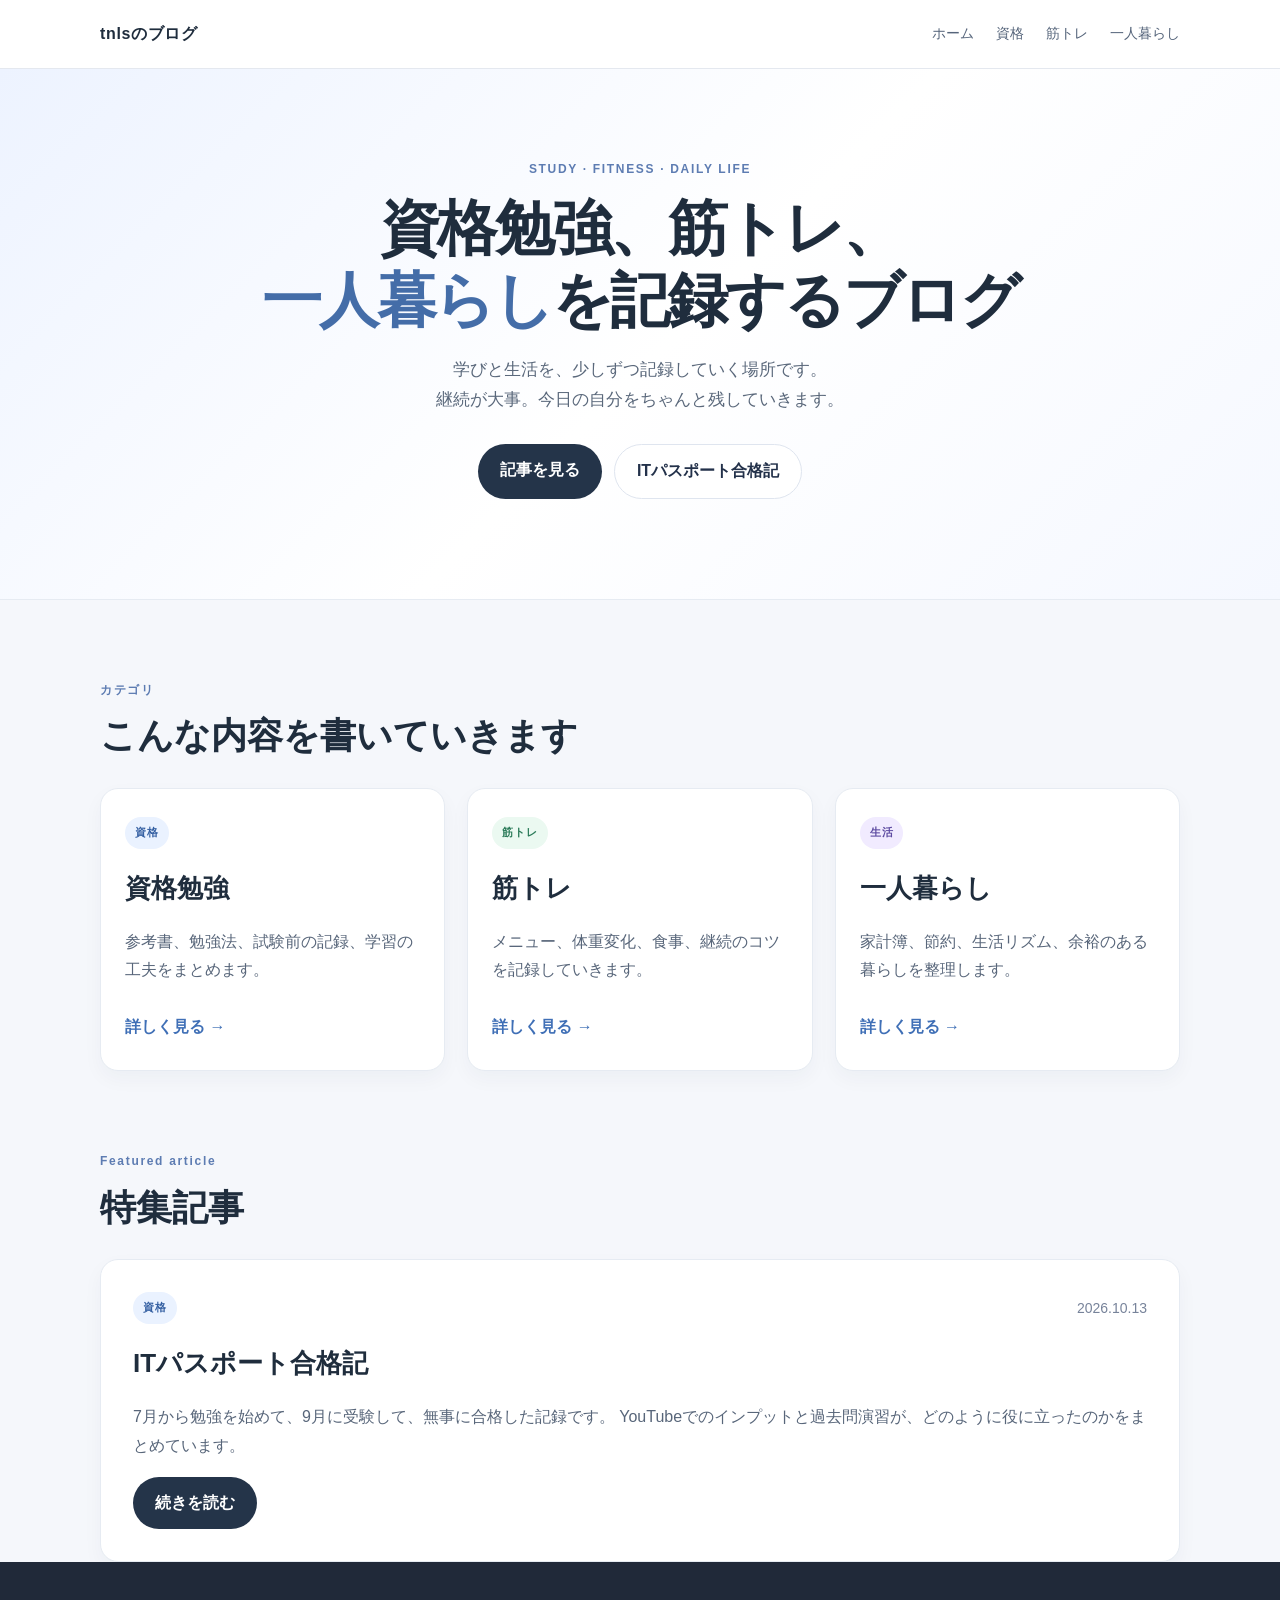
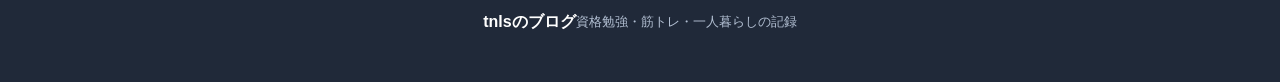
==== commit 9a998e22: "Remove "update" banner from pages" ====
--- a/index.html
+++ b/index.html
@@ -11,7 +11,6 @@
     <link rel="stylesheet" href="style.css" />
   </head>
   <body>
-    <div class="update-banner">更新しています — サイトを更新中です。最新版はカテゴリページをご覧ください。</div>
     <header class="site-header">
       <div class="container header-inner">
         <a class="logo" href="index.html">tnlsのブログ</a>
